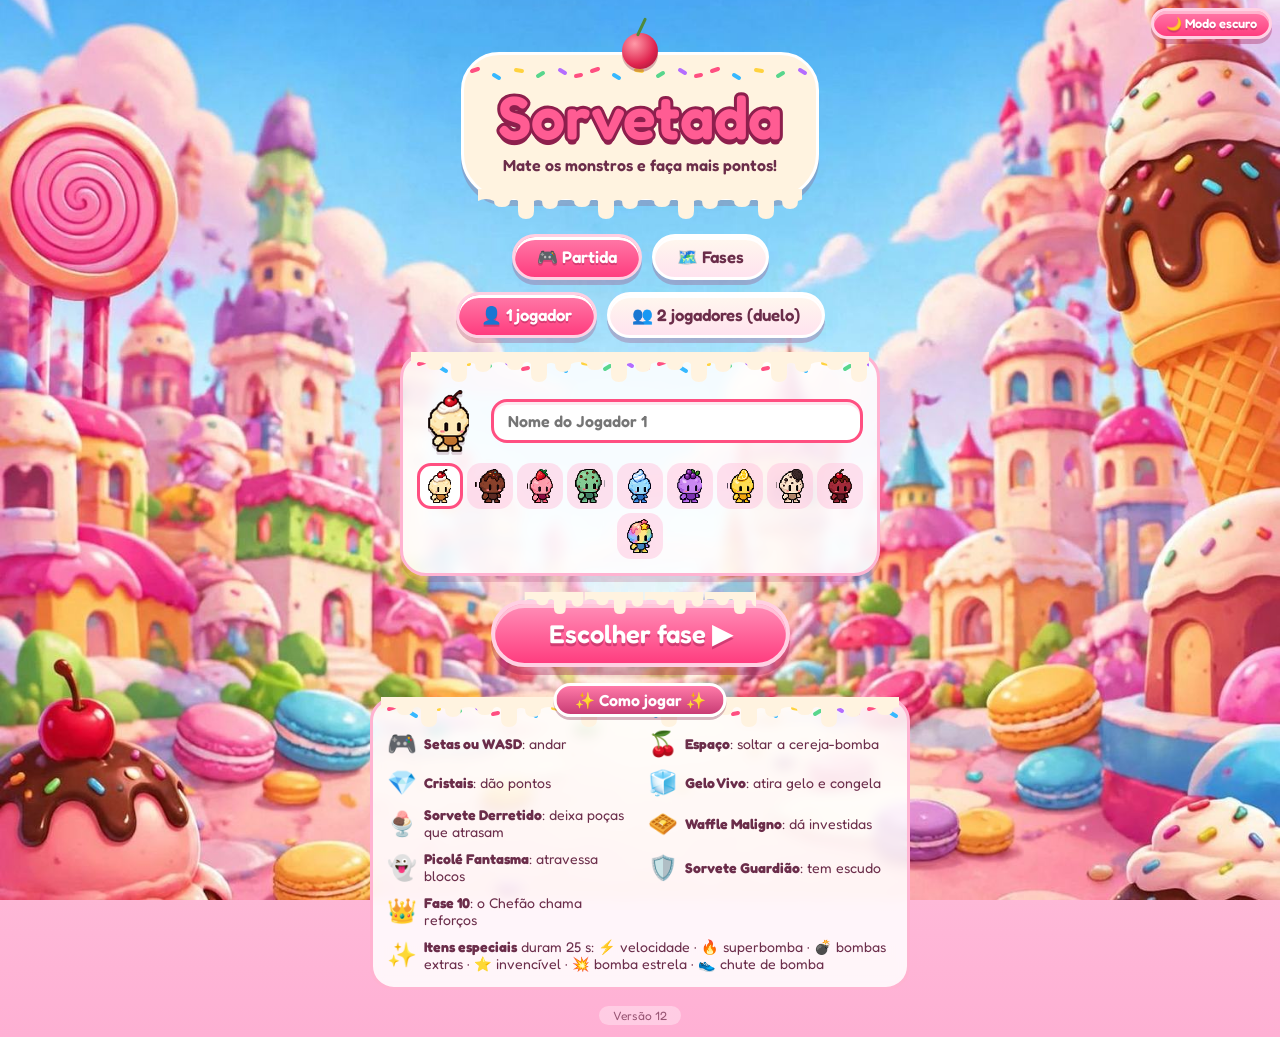
==== index.html @ 03a87c99 "Add files via upload" ====
<!doctype html>
<html lang="pt-BR">
<head>
<meta charset="utf-8">
<title>Sorvetada</title>
<meta name="viewport" content="width=device-width, initial-scale=1, viewport-fit=cover">
<meta name="theme-color" content="#ffd9ec">
<link rel="stylesheet" href="https://fonts.googleapis.com/css2?family=Fredoka:wght@400;600&display=swap">
<link rel="stylesheet" href="style.css?v=12">
</head>
<body>
<div id="deco" aria-hidden="true"></div>
<button id="theme" class="pill"></button>
<section id="menu">
  <div class="logo"><i class="cherry"></i><h1>Sorvetada</h1><p class="tag">Mate os monstros e faça mais pontos!</p></div>
  <div class="row" id="tabs"><button data-t="partida" aria-pressed="true">🎮 Partida</button><button data-t="fases" aria-pressed="false">🗺️ Fases</button></div>
  <div id="tab-partida">
    <div class="row" id="mode"><button data-m="1" aria-pressed="true">👤 1 jogador</button><button data-m="2" aria-pressed="false">👥 2 jogadores (duelo)</button></div>
    <div class="card" id="c1">
      <label><img class="pv" id="pv1" alt=""><input id="n1" maxlength="12" placeholder="Nome do Jogador 1" autocomplete="off"></label>
      <div class="row" id="p1row" aria-label="Escolha o sabor do jogador 1"></div>
    </div>
    <div class="card" id="c2" hidden>
      <label><img class="pv" id="pv2" alt=""><input id="n2" maxlength="12" placeholder="Nome do Jogador 2" autocomplete="off"></label>
      <div class="row" id="p2row" aria-label="Escolha o sabor do jogador 2"></div>
    </div>
    <button id="play">Escolher fase ▶</button>
    <div id="help" class="howto"></div>
  </div>
  <div id="tab-fases" hidden>
    <p class="sub2">Conclua uma fase para liberar a próxima.<br>As concluídas ficam rosa!</p>
    <div id="levels"></div>
    <button id="resetp" class="pill">🗑️ Apagar progresso</button>
  </div>
</section>
<section id="game" hidden>
  <div id="top"><h1>Sorvetada</h1><button id="back" class="pill">← Menu</button></div>
  <div id="hud"><span id="h1"></span><span id="h2"></span><span id="h3"></span></div>
  <div id="pw"></div>
  <div id="frame"><canvas id="c" width="780" height="676"></canvas></div>
  <div id="ctl">
    <div id="joy" aria-label="Direcional analógico"><span class="ch u">▲</span><span class="ch d">▼</span><span class="ch l">◀</span><span class="ch r">▶</span><div id="knob"></div></div>
    <button id="bomb" aria-label="Soltar cereja-bomba"><span>🍒</span><small>Soltar</small></button>
  </div>
</section>
<p id="ver" class="ver">Versão 12 · carregando…</p>
<script src="game.js?v=12"></script>
</body>
</html>
---- style.css ----
:root{--fg:#6b2d4a;--btn:#ffd9ea;--p1:#ff4f81;--p2:#2aa7d8;--edge:#ff9ec4;--berry:#8d1f4d;--card:rgba(255,255,255,.78);
--sky:linear-gradient(#bfe3ff 0,#d9e8ff 12%,#ffd9ec 34%,#ffc2dd 70%,#ffb0d4 100%);
--drip:url("data:image/svg+xml,%3Csvg xmlns='http://www.w3.org/2000/svg' width='80' height='30' viewBox='0 0 80 30'%3E%3Cpath d='M0 0H80V12Q80 20 72 20Q64 20 64 12Q60 10 56 12V22Q56 30 48 30Q40 30 40 22V12Q36 8 32 12Q32 18 24 18Q16 18 16 12Q8 8 0 12Z' fill='%23fff3e0'/%3E%3C/svg%3E");--dripP:url("data:image/svg+xml,%3Csvg xmlns='http://www.w3.org/2000/svg' width='80' height='30' viewBox='0 0 80 30'%3E%3Cpath d='M0 0H80V12Q80 20 72 20Q64 20 64 12Q60 10 56 12V22Q56 30 48 30Q40 30 40 22V12Q36 8 32 12Q32 18 24 18Q16 18 16 12Q8 8 0 12Z' fill='%23ffc2dc'/%3E%3C/svg%3E");--sprk:url("data:image/svg+xml,%3Csvg xmlns='http://www.w3.org/2000/svg' width='120' height='16'%3E%3Cg stroke-linecap='round' stroke-width='4'%3E%3Cpath d='M8 6l6-2' stroke='%23ff4f81'/%3E%3Cpath d='M30 10l5 3' stroke='%2336b8ff'/%3E%3Cpath d='M52 5l6 1' stroke='%23ffd23f'/%3E%3Cpath d='M74 11l5-3' stroke='%2358d68d'/%3E%3Cpath d='M96 5l5 3' stroke='%23b46cff'/%3E%3Cpath d='M112 11l5-1' stroke='%23ff4f81'/%3E%3C/g%3E%3C/svg%3E");
box-sizing:border-box;padding-top:env(safe-area-inset-top,0px);padding-bottom:env(safe-area-inset-bottom,0px)}
@media (prefers-color-scheme: dark){:root:not([data-theme="light"]){--fg:#ffe6f1;--btn:#6a3a6d;--edge:#c26aa8;--card:rgba(30,12,48,.6);--sky:linear-gradient(#241a4d,#3b2467 35%,#5a2a68 75%,#6e2f66)}}
:root[data-theme="dark"]{--fg:#ffe6f1;--btn:#6a3a6d;--edge:#c26aa8;--card:rgba(30,12,48,.6);--sky:linear-gradient(#241a4d,#3b2467 35%,#5a2a68 75%,#6e2f66)}
html{scroll-padding-top:env(safe-area-inset-top,0px);overflow-x:hidden}
[hidden]{display:none!important}
body{margin:0;background:var(--sky);color:var(--fg);font-family:Fredoka,"Trebuchet MS",sans-serif;display:flex;flex-direction:column;align-items:center;justify-content:center;gap:12px;padding:12px;min-height:100vh;box-sizing:border-box;overflow-x:hidden;touch-action:manipulation;-webkit-user-select:none;user-select:none}
#menu,#game{position:relative;z-index:1;display:flex;flex-direction:column;align-items:center;gap:12px;width:100%;max-width:840px;min-width:0;box-sizing:border-box}
#tab-partida,#tab-fases{display:flex;flex-direction:column;align-items:center;gap:14px;width:100%}
button{font-family:inherit}
button:focus-visible,input:focus-visible{outline:3px solid var(--p1);outline-offset:2px}
/* decoração */
#deco{position:fixed;inset:0;z-index:0;pointer-events:none;overflow:hidden}
.d{position:absolute}
.lolli{left:-14px;top:70px;width:clamp(60px,11vw,140px)}
.cone{bottom:-34px;width:clamp(70px,13vw,180px)}
.coneL{left:-10px}.coneR{right:-10px;transform:scaleX(-1);filter:hue-rotate(30deg)}
.cloud{width:clamp(90px,16vw,200px)}
.c1{top:34px;right:6%;animation:drift 45s ease-in-out infinite alternate}
.c2{top:120px;left:20%;opacity:.8;animation:drift 60s ease-in-out infinite alternate-reverse}
@keyframes drift{from{transform:translateX(-30px)}to{transform:translateX(30px)}}
@media (prefers-reduced-motion:reduce){.cloud{animation:none}}
@media (max-width:600px){.lolli,.cone{opacity:.4}}
/* logo com cobertura */
.logo{position:relative;text-align:center;padding:30px 34px 22px;margin:18px 0 22px;background:var(--sprk) repeat-x 0 10px/120px 16px,#fff3e0;border-radius:38px 38px 46px 46px;border:3px solid #fff;box-shadow:0 6px 0 rgba(150,60,90,.25)}
.logo::after{content:"";position:absolute;left:14px;right:14px;bottom:-24px;height:30px;background:var(--drip) repeat-x 0 0/80px 30px;transform:scaleY(-1)}
.cherry{position:absolute;top:-22px;left:50%;width:36px;height:36px;margin-left:-18px;border-radius:50%;background:radial-gradient(circle at 35% 30%,#ff9aa8,#e0244f 60%,#8d1130);box-shadow:0 3px 0 rgba(120,20,50,.3)}
.cherry::after{content:"";position:absolute;left:18px;top:-16px;width:3px;height:20px;background:#4f8a3c;transform:rotate(25deg);border-radius:2px}
h1{margin:0;font-size:clamp(2.4rem,10vw,3.8rem);font-weight:600;line-height:1.05;color:#ff5c93;-webkit-text-stroke:6px #8d1f4d;paint-order:stroke fill;text-shadow:0 5px 0 #8d1f4d}
.tag{margin:6px 0 0;color:#6b2d4a;font-weight:600}
.sub2{margin:0;text-align:center;font-weight:600}
/* botões doces */
#tabs,#mode{display:flex;gap:10px;flex-wrap:wrap;justify-content:center}
#tabs button,#mode button{width:auto;height:auto;padding:10px 22px;border-radius:999px;border:3px solid #fff;font-weight:600;font-size:1.05rem;color:#6b2d4a;background:linear-gradient(#fff8ee,#ffe3ef);box-shadow:inset 0 3px 0 #fff,0 5px 0 rgba(160,50,100,.28)}
#tabs button[aria-pressed="true"],#mode button[aria-pressed="true"]{color:#fff;background:linear-gradient(#ff7aa8,#ff3d7f);border-color:#ffd0e3;text-shadow:0 2px 0 rgba(140,20,70,.35)}
#tabs button:active,#mode button:active,#play:active,.pill:active{transform:translateY(2px)}
.pill{font-weight:600;font-size:.95rem;color:#fff;background:linear-gradient(#ff7aa8,#ff3d7f);border:3px solid #ffd0e3;border-radius:999px;padding:8px 20px;box-shadow:inset 0 3px 0 rgba(255,255,255,.45),0 5px 0 rgba(160,30,80,.35);text-shadow:0 2px 0 rgba(140,20,70,.35)}
#play{position:relative;font-weight:600;font-size:1.6rem;color:#fff;background:linear-gradient(#ff8fb8,#ff3d7f);border:4px solid #ffd0e3;border-radius:999px;padding:14px 54px;margin-top:10px;box-shadow:inset 0 4px 0 rgba(255,255,255,.5),0 8px 0 rgba(160,30,80,.35);text-shadow:0 3px 0 rgba(140,20,70,.4)}
#play::before{content:"";position:absolute;left:10%;right:10%;top:-12px;height:24px;background:var(--drip) repeat-x 0 0/60px 22px}
#theme{position:fixed;top:calc(env(safe-area-inset-top,0px) + 8px);right:8px;z-index:5}
/* cartões */
.card{position:relative;width:min(100%,480px);box-sizing:border-box;background:var(--card);border:3px solid #ffb3d1;border-radius:26px;padding:34px 14px 14px;box-shadow:0 6px 0 rgba(160,50,100,.2);display:flex;flex-direction:column;align-items:center;gap:10px}
.card::before,.howto::before{content:"";position:absolute;left:8px;right:8px;top:-3px;height:30px;background-image:var(--drip),var(--sprk);background-size:80px 30px,120px 16px;background-repeat:repeat-x;background-position:0 0,0 6px}
.card label{display:flex;align-items:center;gap:10px;width:100%}
.card input{flex:1;min-width:0;font:inherit;font-weight:600;padding:9px 14px;border:3px solid var(--p1);border-radius:16px;background:#fff;color:#6b2d4a;box-shadow:inset 0 3px 0 rgba(255,79,129,.12)}
#n2{border-color:var(--p2)}
.pv{width:64px;height:64px;image-rendering:pixelated;filter:drop-shadow(0 3px 0 rgba(107,45,74,.2))}
.row{display:flex;flex-wrap:wrap;justify-content:center;align-items:center;gap:4px;max-width:600px}
#p1row button,#p2row button{width:46px;height:46px;padding:2px;border:3px solid transparent;border-radius:14px;background:rgba(255,200,225,.55)}
#p1row button[aria-pressed="true"]{border-color:var(--p1);background:#fff}
#p2row button[aria-pressed="true"]{border-color:var(--p2);background:#fff}
.row img{width:100%;height:100%;image-rendering:pixelated}
/* como jogar */
.howto{position:relative;width:min(100%,540px);box-sizing:border-box;background:var(--card);border:3px solid #ffb3d1;border-radius:24px;padding:30px 14px 14px;margin-top:16px;text-align:left}
.howto::after{content:"✨ Como jogar ✨";position:absolute;top:-17px;left:50%;transform:translateX(-50%);white-space:nowrap;background:linear-gradient(#ff7aa8,#c93c75);color:#fff;font-weight:600;padding:4px 18px;border-radius:999px;border:3px solid #fff;box-shadow:0 3px 0 rgba(120,20,60,.3)}
.howto .g{display:grid;grid-template-columns:1fr 1fr;gap:10px 16px}
.howto .it{display:flex;align-items:center;gap:8px;font-size:.88rem;line-height:1.2}
.howto .it i{font-style:normal;font-size:1.5rem;flex:none;width:1.8rem;text-align:center}
.howto .wide{grid-column:1/-1}
@media (max-width:480px){.howto .g{grid-template-columns:1fr}}
/* fases */
#levels{display:grid;grid-template-columns:repeat(auto-fill,minmax(120px,1fr));gap:18px 12px;width:min(100%,580px);padding-top:10px}
.lv{position:relative;display:flex;flex-direction:column;align-items:center;gap:3px;padding:28px 6px 12px;border-radius:22px;border:3px solid #e8a24f;border-bottom-width:6px;background:linear-gradient(#fff8ee,#ffe9d6);color:#6b2d4a;font:inherit;box-shadow:0 5px 0 rgba(160,90,40,.3)}
.lv::before{content:"";position:absolute;left:4px;right:4px;top:-5px;height:30px;background-image:var(--dripP),var(--sprk);background-size:80px 30px,120px 16px;background-repeat:repeat-x;background-position:0 0,0 6px;pointer-events:none}
.lv b{font-size:1.9rem;line-height:1}
.lv span{font-size:.85rem;line-height:1.1;text-align:center;font-weight:600}
.lv small{font-size:.8rem;opacity:.85}
.lv em{position:absolute;font-style:normal}
.lv .star{top:-14px;right:-8px;font-size:1.6rem}
.lv .lock{right:8px;bottom:6px;font-size:1.2rem}
.lv.lock{opacity:.6}.lv:disabled{cursor:not-allowed}
.lv.done{background:linear-gradient(#ff9ec4,#ff4f81);border-color:#d93a78;color:#fff;text-shadow:0 2px 0 rgba(140,20,70,.35)}
.lv.done::before{background-image:var(--drip),var(--sprk)}
.lv.next{border-color:#ff4f81;animation:pulse 1.4s ease-in-out infinite}
.lv.next small{background:linear-gradient(#ff7aa8,#ff3d7f);color:#fff;border-radius:999px;padding:3px 14px;font-weight:600;opacity:1;box-shadow:0 3px 0 rgba(160,30,80,.35)}
@keyframes pulse{50%{transform:scale(1.04)}}
/* jogo */
#top{display:flex;align-items:center;justify-content:space-between;gap:12px;width:100%;max-width:800px}
#top h1{font-size:clamp(1.6rem,6vw,2.3rem);-webkit-text-stroke:5px #8d1f4d;text-shadow:0 3px 0 #8d1f4d}
#hud{display:flex;flex-wrap:wrap;justify-content:center;gap:4px 16px;background:linear-gradient(#fff8ee,#ffe3ef);color:#6b2d4a;border:3px solid #ff9ec4;border-radius:999px;padding:6px 24px;box-shadow:0 4px 0 rgba(160,50,100,.25);font-weight:600;font-size:1rem}
#hud span+span::before{content:"|";margin-right:16px;opacity:.45}
#pw{font-size:.9rem;font-weight:600;min-height:1.4em;text-align:center;max-width:780px;background:rgba(255,255,255,.55);color:#6b2d4a;border-radius:999px;padding:3px 16px}
#frame{position:relative;width:min(100%,800px);box-sizing:border-box;padding:32px 16px 16px;border-radius:26px;border:4px solid #c98a3d;background:repeating-linear-gradient(45deg,rgba(150,80,20,.3) 0 3px,transparent 3px 11px),repeating-linear-gradient(-45deg,rgba(150,80,20,.3) 0 3px,transparent 3px 11px),#f0b867;box-shadow:0 10px 0 rgba(120,60,20,.35)}
@supports (height:100dvh){#frame{width:min(100%,800px,calc((100dvh - 250px) * 1.154 + 32px))}}
#frame::before{content:"";position:absolute;left:6px;right:6px;top:-4px;height:34px;background-image:var(--drip),var(--sprk);background-size:80px 30px,120px 16px;background-repeat:repeat-x;background-position:0 0,0 8px;pointer-events:none}
canvas{display:block;width:100%;max-width:100%;height:auto;border-radius:12px;background:#fff0f6;box-shadow:0 0 0 4px #c98a3d,inset 0 0 14px rgba(0,0,0,.12)}
/* controles de toque */
#ctl{display:flex;flex-wrap:wrap;justify-content:space-between;align-items:center;gap:12px;width:min(100%,420px)}
@media (hover:hover) and (pointer:fine){#ctl{display:none!important}}
#joy{position:relative;flex:none;width:150px;height:150px;border-radius:50%;display:flex;align-items:center;justify-content:center;touch-action:none;background:radial-gradient(circle,rgba(255,255,255,.9) 0 36%,rgba(255,196,222,.85) 37% 100%);border:4px solid #ff4f81;box-shadow:0 6px 0 rgba(107,45,74,.22),inset 0 0 0 6px rgba(255,255,255,.55)}
#joy::before{content:"";position:absolute;inset:36px;border-radius:50%;border:3px solid rgba(255,79,129,.4);background:rgba(107,45,74,.1)}
#knob{position:relative;width:62px;height:62px;border-radius:50%;background:radial-gradient(circle at 35% 30%,#fff,#ffd0e3 70%);border:3px solid #ff4f81;box-shadow:0 4px 0 rgba(107,45,74,.3)}
#joy .ch{position:absolute;color:#ff4f81;font-size:13px;line-height:1;opacity:.5}
#joy .ch.u{top:7px;left:50%;transform:translateX(-50%)}
#joy .ch.d{bottom:7px;left:50%;transform:translateX(-50%)}
#joy .ch.l{left:8px;top:50%;transform:translateY(-50%)}
#joy .ch.r{right:8px;top:50%;transform:translateY(-50%)}
#joy[data-dir="u"] .ch.u,#joy[data-dir="d"] .ch.d,#joy[data-dir="l"] .ch.l,#joy[data-dir="r"] .ch.r{opacity:1}
#bomb{width:108px;height:108px;border-radius:50%;display:flex;flex-direction:column;align-items:center;justify-content:center;line-height:1.1;padding:0;border:4px solid #fff;color:#fff;background:linear-gradient(#ff7aa8,#ff3d7f);box-shadow:inset 0 4px 0 rgba(255,255,255,.4),0 6px 0 rgba(160,30,80,.35);touch-action:none}
#bomb span{font-size:2.3rem}
#bomb small{font-size:.8rem;font-weight:600}
@media (max-width:420px){#bomb{width:100px;height:100px}#joy{width:140px;height:140px}}
.ver{position:relative;z-index:1;margin:4px 0 0;font-size:.75rem;opacity:.7;background:rgba(255,255,255,.5);color:#6b2d4a;border-radius:999px;padding:2px 14px}
/* ajustes finos do visual */
.logo{margin-top:40px}
.logo::after{top:calc(100% - 8px);bottom:auto;transform:none}
#theme{font-size:.8rem;padding:5px 12px}
.lv::before{border-radius:18px 18px 0 0;left:3px;right:3px}
#hud span+span::before{content:none}
#hud{gap:2px 22px}

/* Cenário de fundo (reino de doces) */
:root{--veil:linear-gradient(rgba(255,255,255,0),rgba(255,255,255,0))}
@media (prefers-color-scheme: dark){:root:not([data-theme="light"]){--veil:linear-gradient(rgba(34,18,70,.7),rgba(34,18,70,.7))}}
:root[data-theme="dark"]{--veil:linear-gradient(rgba(34,18,70,.7),rgba(34,18,70,.7))}
#deco{background:var(--veil),url("[data-uri]") center bottom/cover no-repeat}
/* leitura sobre o cenário */
.card,.howto{background:rgba(255,255,255,.86);-webkit-backdrop-filter:blur(6px);backdrop-filter:blur(6px)}
@media (prefers-color-scheme: dark){:root:not([data-theme="light"]) .card,:root:not([data-theme="light"]) .howto{background:rgba(30,12,48,.72)}}
:root[data-theme="dark"] .card,:root[data-theme="dark"] .howto{background:rgba(30,12,48,.72)}
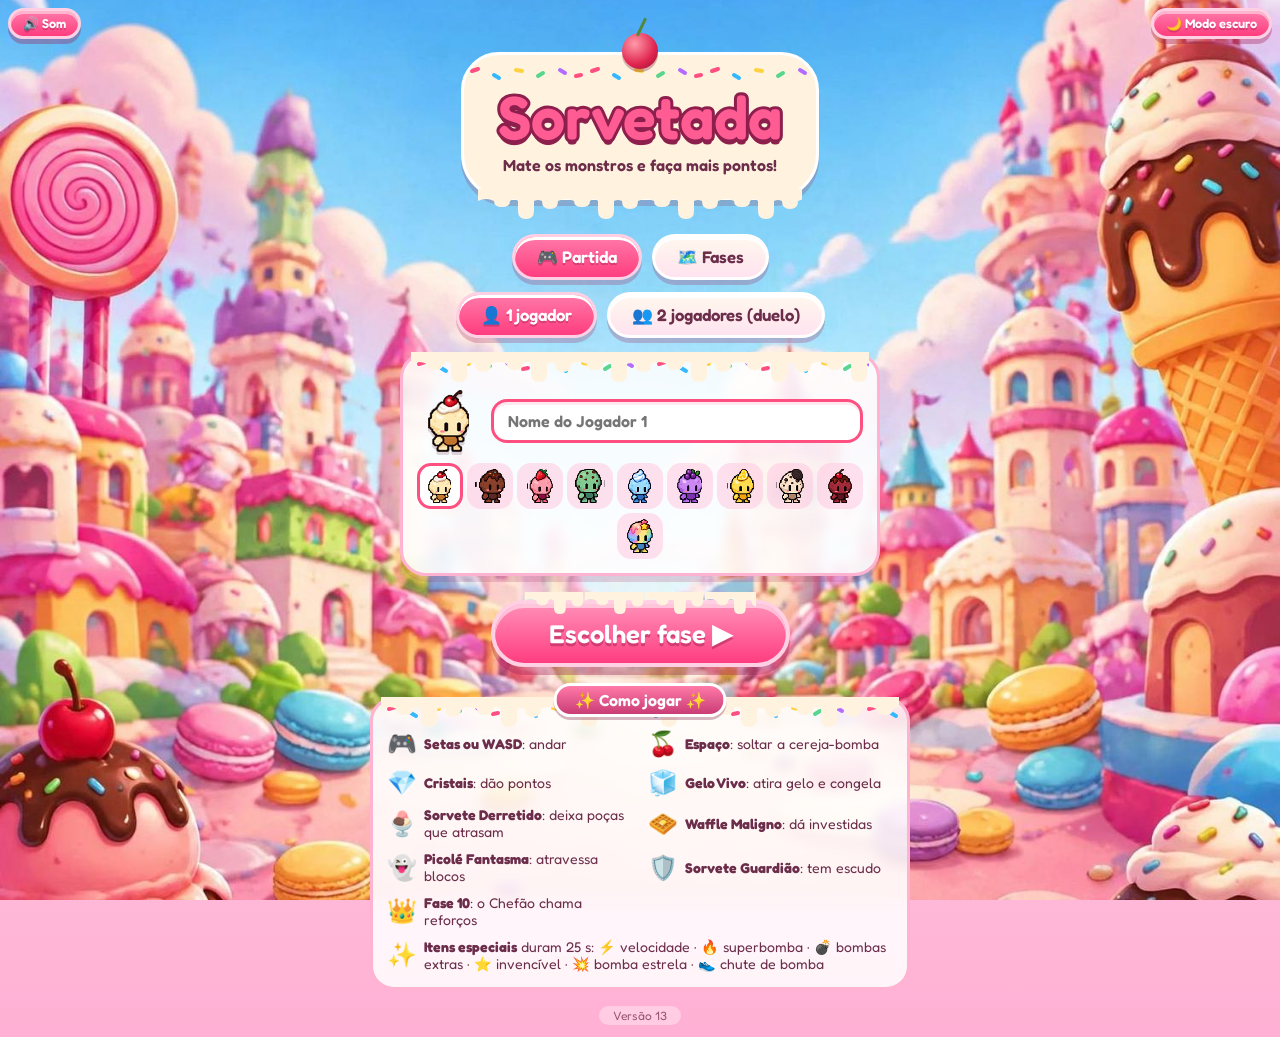
==== commit 14f616be: "Add files via upload" ====
--- a/index.html
+++ b/index.html
@@ -6,11 +6,12 @@
 <meta name="viewport" content="width=device-width, initial-scale=1, viewport-fit=cover">
 <meta name="theme-color" content="#ffd9ec">
 <link rel="stylesheet" href="https://fonts.googleapis.com/css2?family=Fredoka:wght@400;600&display=swap">
-<link rel="stylesheet" href="style.css?v=12">
+<link rel="stylesheet" href="style.css?v=13">
 </head>
 <body>
 <div id="deco" aria-hidden="true"></div>
 <button id="theme" class="pill"></button>
+<button id="snd" class="pill snd" aria-label="Ligar ou desligar o som"></button>
 <section id="menu">
   <div class="logo"><i class="cherry"></i><h1>Sorvetada</h1><p class="tag">Mate os monstros e faça mais pontos!</p></div>
   <div class="row" id="tabs"><button data-t="partida" aria-pressed="true">🎮 Partida</button><button data-t="fases" aria-pressed="false">🗺️ Fases</button></div>
@@ -34,7 +35,7 @@
   </div>
 </section>
 <section id="game" hidden>
-  <div id="top"><h1>Sorvetada</h1><button id="back" class="pill">← Menu</button></div>
+  <div id="top"><h1>Sorvetada</h1><div class="tr"><button id="snd2" class="pill snd" aria-label="Ligar ou desligar o som"></button><button id="back" class="pill">← Menu</button></div></div>
   <div id="hud"><span id="h1"></span><span id="h2"></span><span id="h3"></span></div>
   <div id="pw"></div>
   <div id="frame"><canvas id="c" width="780" height="676"></canvas></div>
@@ -43,7 +44,8 @@
     <button id="bomb" aria-label="Soltar cereja-bomba"><span>🍒</span><small>Soltar</small></button>
   </div>
 </section>
-<p id="ver" class="ver">Versão 12 · carregando…</p>
-<script src="game.js?v=12"></script>
+<p id="ver" class="ver">Versão 13 · carregando…</p>
+<script src="audio.js?v=13"></script>
+<script src="game.js?v=13"></script>
 </body>
 </html>
--- a/style.css
+++ b/style.css
@@ -120,3 +120,9 @@
 .card,.howto{background:rgba(255,255,255,.86);-webkit-backdrop-filter:blur(6px);backdrop-filter:blur(6px)}
 @media (prefers-color-scheme: dark){:root:not([data-theme="light"]) .card,:root:not([data-theme="light"]) .howto{background:rgba(30,12,48,.72)}}
 :root[data-theme="dark"] .card,:root[data-theme="dark"] .howto{background:rgba(30,12,48,.72)}
+
+/* Botão de som */
+.snd{font-size:.8rem;padding:5px 12px}
+#snd{position:fixed;top:calc(env(safe-area-inset-top,0px) + 8px);left:8px;z-index:5}
+#top .tr{display:flex;align-items:center;gap:8px}
+#top .tr .snd{font-size:.85rem;padding:6px 12px}
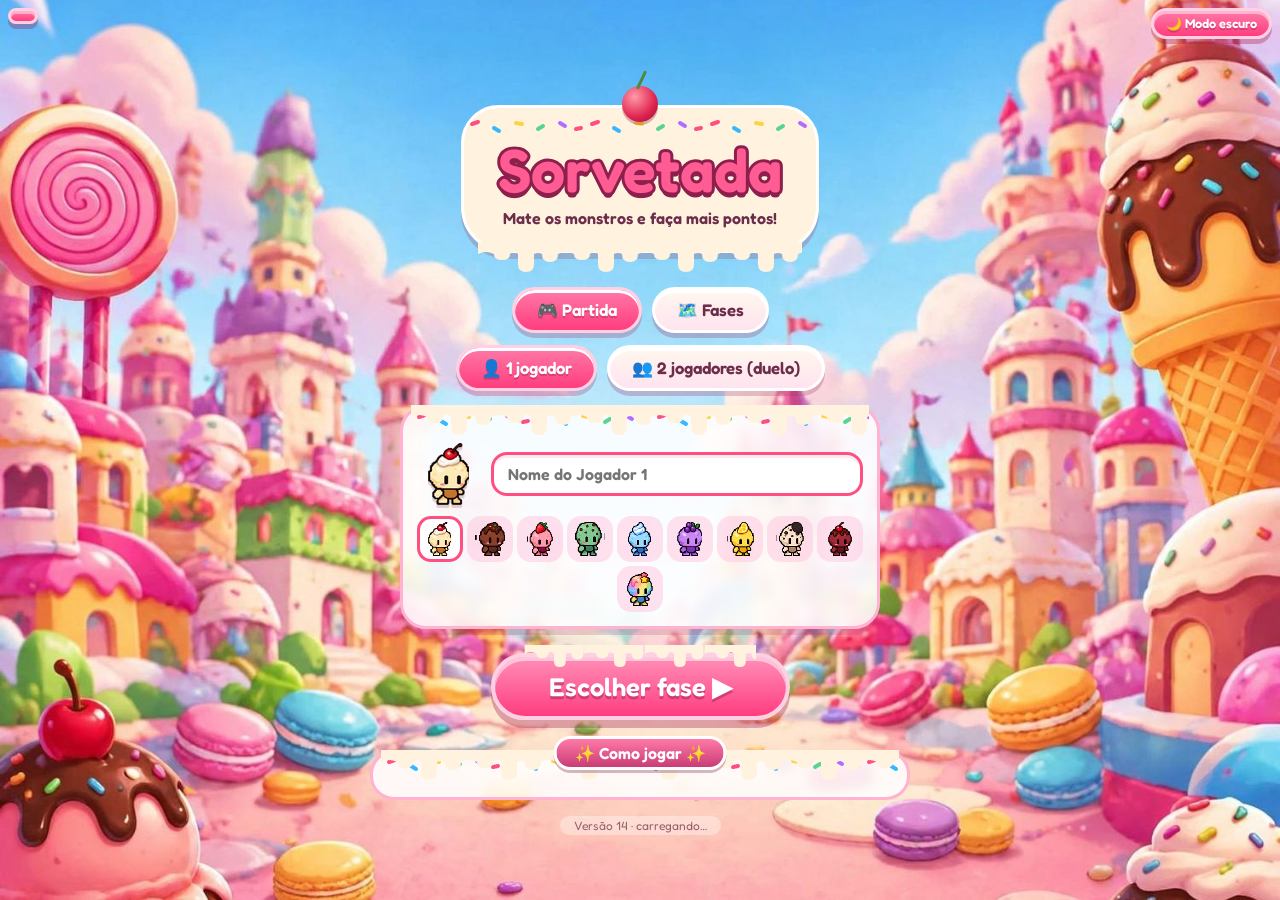
==== commit a0cd0656: "Add files via upload" ====
--- a/index.html
+++ b/index.html
@@ -6,7 +6,7 @@
 <meta name="viewport" content="width=device-width, initial-scale=1, viewport-fit=cover">
 <meta name="theme-color" content="#ffd9ec">
 <link rel="stylesheet" href="https://fonts.googleapis.com/css2?family=Fredoka:wght@400;600&display=swap">
-<link rel="stylesheet" href="style.css?v=13">
+<link rel="stylesheet" href="style.css?v=14">
 </head>
 <body>
 <div id="deco" aria-hidden="true"></div>
@@ -44,8 +44,16 @@
     <button id="bomb" aria-label="Soltar cereja-bomba"><span>🍒</span><small>Soltar</small></button>
   </div>
 </section>
-<p id="ver" class="ver">Versão 13 · carregando…</p>
-<script src="audio.js?v=13"></script>
-<script src="game.js?v=13"></script>
+<div id="cfg" hidden><div class="cfgbox" role="dialog" aria-label="Configurações de som">
+  <h2>⚙️ Som</h2>
+  <label class="cr"><input type="checkbox" id="mo"> 🎵 Música</label>
+  <div class="sl"><input type="range" id="mv" min="0" max="100" step="5" aria-label="Volume da música"><output id="mvn"></output></div>
+  <label class="cr"><input type="checkbox" id="so"> 🔔 Efeitos sonoros</label>
+  <div class="sl"><input type="range" id="sv" min="0" max="100" step="5" aria-label="Volume dos efeitos"><output id="svn"></output></div>
+  <button id="cfgx" class="pill">Fechar</button>
+</div></div>
+<p id="ver" class="ver">Versão 14 · carregando…</p>
+<script src="audio.js?v=14"></script>
+<script src="game.js?v=14"></script>
 </body>
 </html>
--- a/style.css
+++ b/style.css
@@ -126,3 +126,18 @@
 #snd{position:fixed;top:calc(env(safe-area-inset-top,0px) + 8px);left:8px;z-index:5}
 #top .tr{display:flex;align-items:center;gap:8px}
 #top .tr .snd{font-size:.85rem;padding:6px 12px}
+
+/* Configurações de som */
+#cfg{position:fixed;inset:0;z-index:30;display:flex;align-items:center;justify-content:center;background:rgba(40,10,60,.55);padding:16px}
+#cfg[hidden]{display:none}
+.cfgbox{width:min(100%,360px);box-sizing:border-box;background:var(--btn);color:var(--fg);border:4px solid var(--edge);border-radius:24px;padding:18px 20px 20px;box-shadow:0 8px 0 rgba(120,40,90,.35);display:flex;flex-direction:column;gap:12px}
+.cfgbox h2{margin:0;font-size:1.5rem;text-align:center}
+.cfgbox .cr{display:flex;align-items:center;gap:10px;font-weight:600;font-size:1.05rem}
+.cfgbox .cr input{width:22px;height:22px;accent-color:#ff4f81}
+.cfgbox .sl{display:flex;align-items:center;gap:10px}
+.cfgbox input[type=range]{flex:1;min-width:0;height:28px;accent-color:#ff4f81}
+.cfgbox output{min-width:3em;text-align:right;font-weight:600}
+.cfgbox .pill{align-self:center;margin-top:4px}
+/* Fases de chefão */
+#frame.boss{border-color:#2b1233;background:repeating-linear-gradient(45deg,rgba(40,15,10,.4) 0 3px,transparent 3px 11px),repeating-linear-gradient(-45deg,rgba(40,15,10,.4) 0 3px,transparent 3px 11px),#5a3524;box-shadow:0 0 26px 6px rgba(176,96,255,.75),0 10px 0 rgba(30,10,45,.55)}
+.lv .crown{top:-16px;left:-8px;font-size:1.5rem}
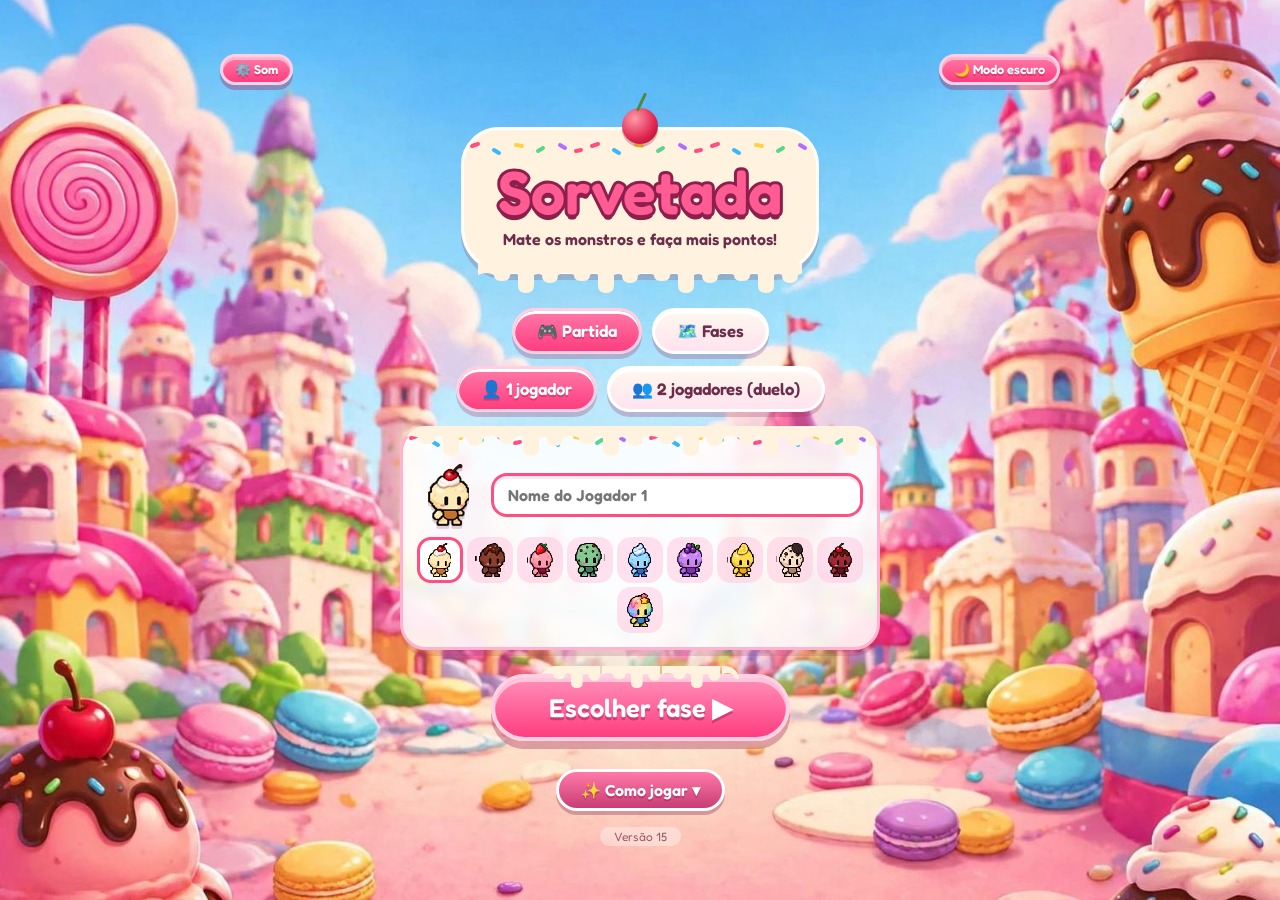
==== commit e6b9d529: "Add files via upload" ====
--- a/index.html
+++ b/index.html
@@ -6,13 +6,12 @@
 <meta name="viewport" content="width=device-width, initial-scale=1, viewport-fit=cover">
 <meta name="theme-color" content="#ffd9ec">
 <link rel="stylesheet" href="https://fonts.googleapis.com/css2?family=Fredoka:wght@400;600&display=swap">
-<link rel="stylesheet" href="style.css?v=14">
+<link rel="stylesheet" href="style.css?v=15">
 </head>
 <body>
 <div id="deco" aria-hidden="true"></div>
-<button id="theme" class="pill"></button>
-<button id="snd" class="pill snd" aria-label="Ligar ou desligar o som"></button>
 <section id="menu">
+  <div id="menubar"><button id="snd" class="pill snd" aria-label="Ligar ou desligar o som"></button><button id="theme" class="pill"></button></div>
   <div class="logo"><i class="cherry"></i><h1>Sorvetada</h1><p class="tag">Mate os monstros e faça mais pontos!</p></div>
   <div class="row" id="tabs"><button data-t="partida" aria-pressed="true">🎮 Partida</button><button data-t="fases" aria-pressed="false">🗺️ Fases</button></div>
   <div id="tab-partida">
@@ -26,7 +25,8 @@
       <div class="row" id="p2row" aria-label="Escolha o sabor do jogador 2"></div>
     </div>
     <button id="play">Escolher fase ▶</button>
-    <div id="help" class="howto"></div>
+    <button id="howBtn" class="how-btn" aria-expanded="false" aria-controls="help">✨ Como jogar ▾</button>
+    <div id="help" class="howto" hidden></div>
   </div>
   <div id="tab-fases" hidden>
     <p class="sub2">Conclua uma fase para liberar a próxima.<br>As concluídas ficam rosa!</p>
@@ -52,8 +52,8 @@
   <div class="sl"><input type="range" id="sv" min="0" max="100" step="5" aria-label="Volume dos efeitos"><output id="svn"></output></div>
   <button id="cfgx" class="pill">Fechar</button>
 </div></div>
-<p id="ver" class="ver">Versão 14 · carregando…</p>
-<script src="audio.js?v=14"></script>
-<script src="game.js?v=14"></script>
+<p id="ver" class="ver">Versão 15 · carregando…</p>
+<script src="audio.js?v=15"></script>
+<script src="game.js?v=15"></script>
 </body>
 </html>
--- a/style.css
+++ b/style.css
@@ -141,3 +141,18 @@
 /* Fases de chefão */
 #frame.boss{border-color:#2b1233;background:repeating-linear-gradient(45deg,rgba(40,15,10,.4) 0 3px,transparent 3px 11px),repeating-linear-gradient(-45deg,rgba(40,15,10,.4) 0 3px,transparent 3px 11px),#5a3524;box-shadow:0 0 26px 6px rgba(176,96,255,.75),0 10px 0 rgba(30,10,45,.55)}
 .lv .crown{top:-16px;left:-8px;font-size:1.5rem}
+
+/* ajustes de alinhamento no celular, botão do Como jogar e recordes */
+#menubar{display:flex;justify-content:space-between;align-items:center;gap:8px;width:100%;position:relative;z-index:2}
+#menubar #snd,#menubar #theme{position:static}
+.logo{margin-top:30px}
+#top .tr .pill{font-size:.9rem;padding:7px 14px}
+.card::before,.howto::before{left:0;right:0;border-radius:22px 22px 0 0}
+#frame::before{left:0;right:0;border-radius:22px 22px 0 0}
+.lv::before{left:0;right:0}
+#play::before{left:16%;right:16%;border-radius:14px 14px 0 0}
+.how-btn{font:inherit;font-weight:600;font-size:1rem;color:#fff;background:linear-gradient(#ff7aa8,#c93c75);border:3px solid #fff;border-radius:999px;padding:8px 22px;margin-top:14px;box-shadow:0 4px 0 rgba(120,20,60,.3);text-shadow:0 2px 0 rgba(120,20,60,.35)}
+.how-btn:active{transform:translateY(2px)}
+.howto::after{content:none}
+.howto{margin-top:0}
+.lv .rec{font-size:.78rem;font-weight:600;opacity:1}
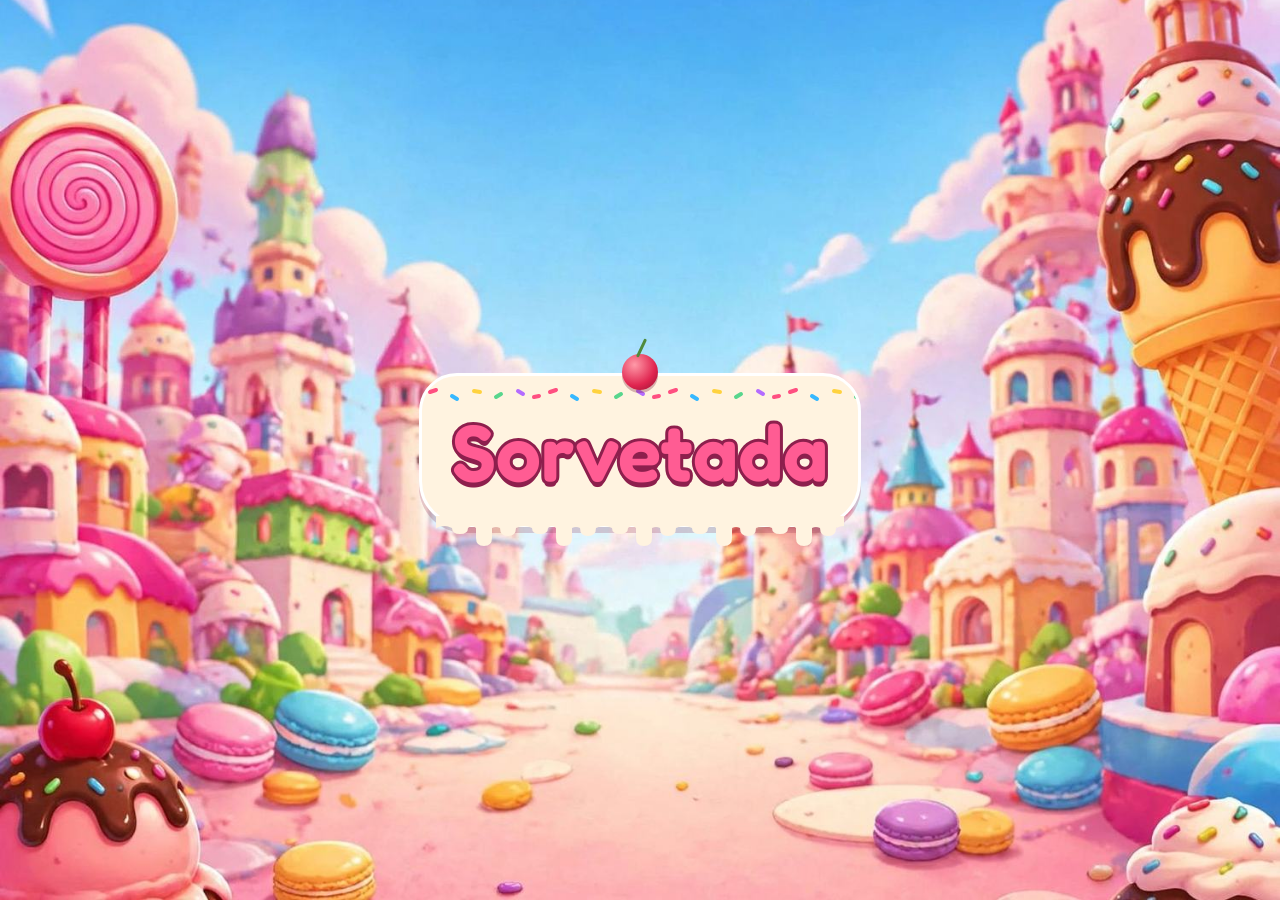
==== commit 83c8c212: "Add files via upload" ====
--- a/index.html
+++ b/index.html
@@ -6,12 +6,14 @@
 <meta name="viewport" content="width=device-width, initial-scale=1, viewport-fit=cover">
 <meta name="theme-color" content="#ffd9ec">
 <link rel="stylesheet" href="https://fonts.googleapis.com/css2?family=Fredoka:wght@400;600&display=swap">
-<link rel="stylesheet" href="style.css?v=15">
+<link rel="stylesheet" href="style.css?v=16">
 </head>
-<body>
+<body class="splash">
 <div id="deco" aria-hidden="true"></div>
-<section id="menu">
-  <div id="menubar"><button id="snd" class="pill snd" aria-label="Ligar ou desligar o som"></button><button id="theme" class="pill"></button></div>
+<button id="theme" class="pill"></button>
+<button id="snd" class="pill snd" aria-label="Ligar ou desligar o som"></button>
+<section id="splash" aria-label="Sorvetada"><div class="logo"><i class="cherry"></i><h1>Sorvetada</h1></div></section>
+<section id="menu" hidden>
   <div class="logo"><i class="cherry"></i><h1>Sorvetada</h1><p class="tag">Mate os monstros e faça mais pontos!</p></div>
   <div class="row" id="tabs"><button data-t="partida" aria-pressed="true">🎮 Partida</button><button data-t="fases" aria-pressed="false">🗺️ Fases</button></div>
   <div id="tab-partida">
@@ -25,8 +27,7 @@
       <div class="row" id="p2row" aria-label="Escolha o sabor do jogador 2"></div>
     </div>
     <button id="play">Escolher fase ▶</button>
-    <button id="howBtn" class="how-btn" aria-expanded="false" aria-controls="help">✨ Como jogar ▾</button>
-    <div id="help" class="howto" hidden></div>
+    <div id="help" class="howto"></div>
   </div>
   <div id="tab-fases" hidden>
     <p class="sub2">Conclua uma fase para liberar a próxima.<br>As concluídas ficam rosa!</p>
@@ -52,8 +53,8 @@
   <div class="sl"><input type="range" id="sv" min="0" max="100" step="5" aria-label="Volume dos efeitos"><output id="svn"></output></div>
   <button id="cfgx" class="pill">Fechar</button>
 </div></div>
-<p id="ver" class="ver">Versão 15 · carregando…</p>
-<script src="audio.js?v=15"></script>
-<script src="game.js?v=15"></script>
+<p id="ver" class="ver">Versão 16 · carregando…</p>
+<script src="audio.js?v=16"></script>
+<script src="game.js?v=16"></script>
 </body>
 </html>
--- a/style.css
+++ b/style.css
@@ -38,7 +38,7 @@
 #tabs button:active,#mode button:active,#play:active,.pill:active{transform:translateY(2px)}
 .pill{font-weight:600;font-size:.95rem;color:#fff;background:linear-gradient(#ff7aa8,#ff3d7f);border:3px solid #ffd0e3;border-radius:999px;padding:8px 20px;box-shadow:inset 0 3px 0 rgba(255,255,255,.45),0 5px 0 rgba(160,30,80,.35);text-shadow:0 2px 0 rgba(140,20,70,.35)}
 #play{position:relative;font-weight:600;font-size:1.6rem;color:#fff;background:linear-gradient(#ff8fb8,#ff3d7f);border:4px solid #ffd0e3;border-radius:999px;padding:14px 54px;margin-top:10px;box-shadow:inset 0 4px 0 rgba(255,255,255,.5),0 8px 0 rgba(160,30,80,.35);text-shadow:0 3px 0 rgba(140,20,70,.4)}
-#play::before{content:"";position:absolute;left:10%;right:10%;top:-12px;height:24px;background:var(--drip) repeat-x 0 0/60px 22px}
+#play::before{content:"";position:absolute;left:10%;right:10%;top:-22px;height:44px;background:var(--drip) repeat-x 0 0/108px 40px}
 #theme{position:fixed;top:calc(env(safe-area-inset-top,0px) + 8px);right:8px;z-index:5}
 /* cartões */
 .card{position:relative;width:min(100%,480px);box-sizing:border-box;background:var(--card);border:3px solid #ffb3d1;border-radius:26px;padding:34px 14px 14px;box-shadow:0 6px 0 rgba(160,50,100,.2);display:flex;flex-direction:column;align-items:center;gap:10px}
@@ -142,17 +142,15 @@
 #frame.boss{border-color:#2b1233;background:repeating-linear-gradient(45deg,rgba(40,15,10,.4) 0 3px,transparent 3px 11px),repeating-linear-gradient(-45deg,rgba(40,15,10,.4) 0 3px,transparent 3px 11px),#5a3524;box-shadow:0 0 26px 6px rgba(176,96,255,.75),0 10px 0 rgba(30,10,45,.55)}
 .lv .crown{top:-16px;left:-8px;font-size:1.5rem}
 
-/* ajustes de alinhamento no celular, botão do Como jogar e recordes */
-#menubar{display:flex;justify-content:space-between;align-items:center;gap:8px;width:100%;position:relative;z-index:2}
-#menubar #snd,#menubar #theme{position:static}
-.logo{margin-top:30px}
-#top .tr .pill{font-size:.9rem;padding:7px 14px}
-.card::before,.howto::before{left:0;right:0;border-radius:22px 22px 0 0}
-#frame::before{left:0;right:0;border-radius:22px 22px 0 0}
-.lv::before{left:0;right:0}
-#play::before{left:16%;right:16%;border-radius:14px 14px 0 0}
-.how-btn{font:inherit;font-weight:600;font-size:1rem;color:#fff;background:linear-gradient(#ff7aa8,#c93c75);border:3px solid #fff;border-radius:999px;padding:8px 22px;margin-top:14px;box-shadow:0 4px 0 rgba(120,20,60,.3);text-shadow:0 2px 0 rgba(120,20,60,.35)}
-.how-btn:active{transform:translateY(2px)}
-.howto::after{content:none}
-.howto{margin-top:0}
-.lv .rec{font-size:.78rem;font-weight:600;opacity:1}
+/* Tela de abertura (só o nome) */
+#splash{position:relative;z-index:1;display:flex;align-items:center;justify-content:center;width:100%;min-height:70vh;cursor:pointer;animation:splashIn .6s ease-out both}
+#splash .logo{margin:0;padding:34px 30px 30px}
+#splash h1{font-size:clamp(2.8rem,13vw,5rem)}
+@keyframes splashIn{from{opacity:0}to{opacity:1}}
+@media (prefers-reduced-motion:reduce){#splash{animation:none}}
+body.splash #theme,body.splash #snd,body.splash .ver{display:none}
+/* Escolha de personagem: nomes sob cada sabor */
+#p1row,#p2row{display:grid;grid-template-columns:repeat(5,1fr);gap:6px;width:100%;max-width:360px}
+#p1row button,#p2row button{width:auto;height:auto;display:flex;flex-direction:column;align-items:center;gap:1px;padding:4px 2px 3px;color:#6b2d4a;font-weight:600}
+#p1row button img,#p2row button img{width:44px;height:44px}
+#p1row button span,#p2row button span{font-size:.68rem;line-height:1.1;white-space:nowrap}
